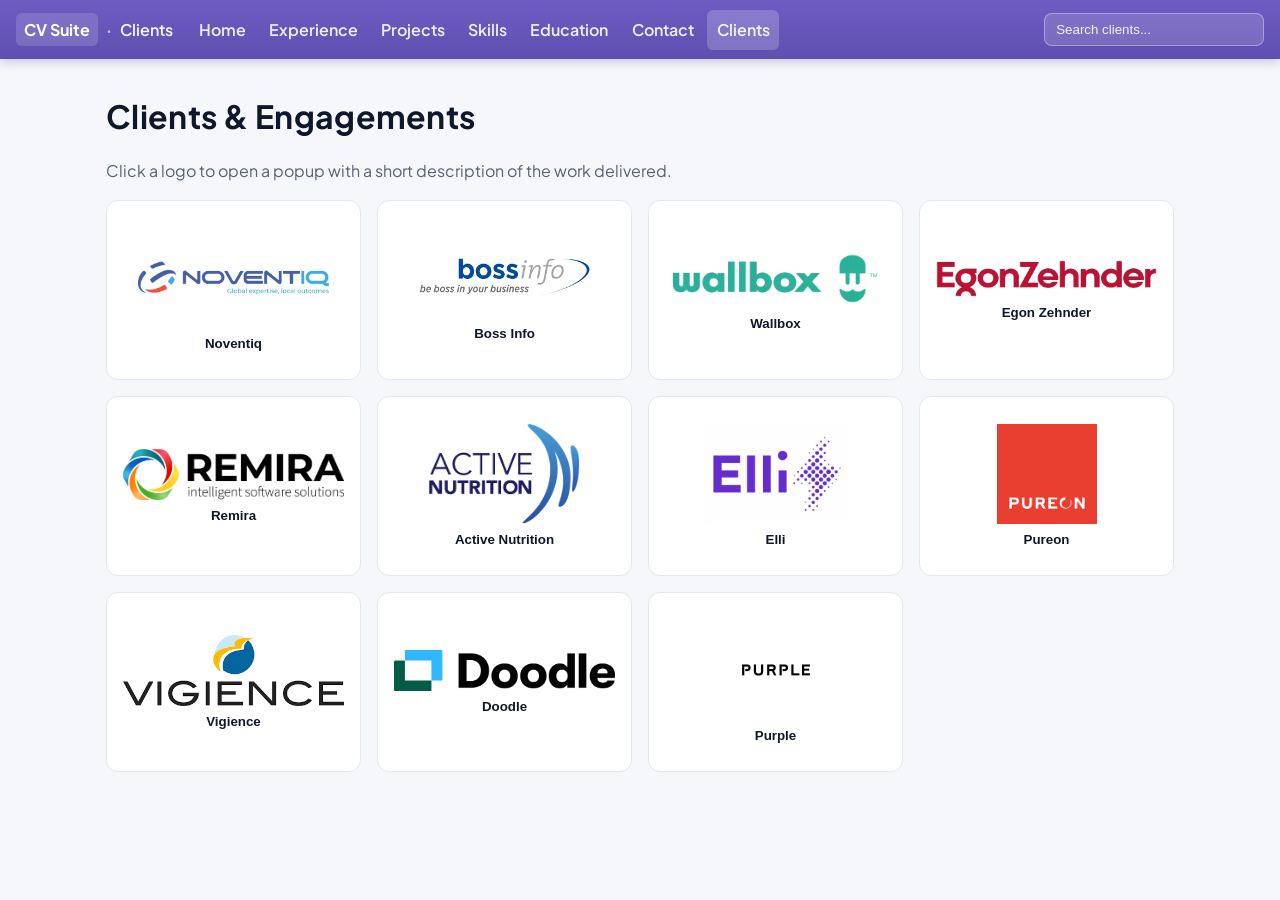
==== clients.html @ 4ba38568 "primera versión" ====
<!DOCTYPE html>
<html lang="en">
<head>
  <meta charset="utf-8" />
  <meta name="viewport" content="width=device-width, initial-scale=1" />
  <meta name="color-scheme" content="light dark" />
  <title>Clients & Engagements · Samuel Cobos</title>
  <meta name="description" content="Clients and engagements of Samuel Cobos Hurtado. Click a logo to view a description of the work delivered." />
  <link rel="stylesheet" href="./styles.css" />
</head>
<body class="ns-layout">
  <header class="ns-topbar" role="banner">
    <div class="ns-topbar-inner">
      <div class="ns-brand">
        <a class="ns-logo" href="./index.html" style="color:inherit;text-decoration:none">CV Suite</a>
        <span class="ns-divider">·</span>
        <span class="ns-user">Clients</span>
      </div>
      <nav class="ns-nav" aria-label="Primary">
        <a href="./index.html#home" class="ns-tab">Home</a>
        <a href="./index.html#experience" class="ns-tab">Experience</a>
        <a href="./index.html#projects" class="ns-tab">Projects</a>
        <a href="./index.html#skills" class="ns-tab">Skills</a>
        <a href="./index.html#education" class="ns-tab">Education</a>
        <a href="./index.html#contact" class="ns-tab">Contact</a>
        <a href="./clients.html" class="ns-tab is-active">Clients</a>
      </nav>
      <div class="ns-search">
        <input type="search" placeholder="Search clients..." aria-label="Search clients" />
      </div>
    </div>
  </header>

  <main class="container" style="padding:1rem 1rem 3rem">
    <h1 class="section-title" style="margin-top:1rem">Clients & Engagements</h1>
    <p class="muted">Click a logo to open a popup with a short description of the work delivered.</p>

    <section class="clients-grid">
      <button class="client-tile" data-key="Noventiq" aria-label="Noventiq">
        <img src="images/clients/Noventiq.jpeg" alt="Noventiq logo" />
        <span>Noventiq</span>
      </button>
      <button class="client-tile" data-key="BossInfo" aria-label="Boss Info">
        <img src="images/clients/BossInfo.png" alt="Boss Info logo" />
        <span>Boss Info</span>
      </button>
      <button class="client-tile" data-key="Wallbox" aria-label="Wallbox">
        <img src="images/clients/Wallbox.png" alt="Wallbox logo" />
        <span>Wallbox</span>
      </button>
      <button class="client-tile" data-key="Egonzehnder" aria-label="Egon Zehnder">
        <img src="images/clients/Egonzehnder.png" alt="Egon Zehnder logo" />
        <span>Egon Zehnder</span>
      </button>
      <button class="client-tile" data-key="Remira" aria-label="Remira">
        <img src="images/clients/Remira.png" alt="Remira logo" />
        <span>Remira</span>
      </button>
      <button class="client-tile" data-key="ActiveNutrition" aria-label="Active Nutrition">
        <img src="images/clients/ActiveNutrition.png" alt="Active Nutrition logo" />
        <span>Active Nutrition</span>
      </button>
      <button class="client-tile" data-key="Elli" aria-label="Elli">
        <img src="images/clients/Elli.png" alt="Elli logo" />
        <span>Elli</span>
      </button>
      <button class="client-tile" data-key="Pureon" aria-label="Pureon">
        <img src="images/clients/Pureon.png" alt="Pureon logo" />
        <span>Pureon</span>
      </button>
      <button class="client-tile" data-key="Vigience" aria-label="Vigience">
        <img src="images/clients/Vigience.png" alt="Vigience logo" />
        <span>Vigience</span>
      </button>
      <button class="client-tile" data-key="Doodle" aria-label="Doodle">
        <img src="images/clients/Doodle.png" alt="Doodle logo" />
        <span>Doodle</span>
      </button>
      <button class="client-tile" data-key="Purple" aria-label="Purple">
        <img src="images/clients/Purple.jpg" alt="Purple logo" />
        <span>Purple</span>
      </button>
    </section>
  </main>

  <div id="client-modal" class="modal" role="dialog" aria-modal="true" aria-labelledby="modal-title" aria-hidden="true">
    <div class="modal-backdrop" data-close></div>
    <div class="modal-content" role="document">
      <button class="modal-close" aria-label="Close" data-close>×</button>
      <div class="modal-body">
        <h2 id="modal-title">Client</h2>
        <p id="modal-text" class="muted">Description</p>
      </div>
    </div>
  </div>

  <script>
    const descriptions = {
      Noventiq: {
        title: 'Noventiq — NetSuite × Dow Jones',
        text: 'Certified integration with Dow Jones Screening & Monitoring API: automated customer risk validation before transaction processing in NetSuite.'
      },
      BossInfo: {
        title: 'Boss Info — NetSuite Enablement',
        text: 'SuiteScript components and process automation to streamline daily operations. (Details TBD)'
      },
      Wallbox: {
        title: 'Wallbox — Integration Support',
        text: 'NetSuite integration patterns and data flows. (Details TBD)'
      },
      Egonzehnder: {
        title: 'Egon Zehnder — Process Automation',
        text: 'Automation and SuiteScript utilities. (Details TBD)'
      },
      Remira: { title: 'Remira', text: 'Integration and SuiteScript tasks. (Details TBD)' },
      ActiveNutrition: { title: 'Active Nutrition', text: 'Operational dashboards and scripts. (Details TBD)' },
      Elli: { title: 'Elli', text: 'NetSuite workflows and APIs. (Details TBD)' },
      Pureon: { title: 'Pureon', text: 'Data integration and reporting. (Details TBD)' },
      Vigience: { title: 'Vigience', text: 'SuiteScript customization. (Details TBD)' },
      Doodle: { title: 'Doodle', text: 'Automation helpers. (Details TBD)' },
      Purple: { title: 'Purple', text: 'Process improvements. (Details TBD)' }
    };

    const grid = document.querySelector('.clients-grid');
    const modal = document.getElementById('client-modal');
    const modalTitle = document.getElementById('modal-title');
    const modalText = document.getElementById('modal-text');

    function openModal() {
      modal.removeAttribute('aria-hidden');
      document.body.style.overflow = 'hidden';
    }
    function closeModal() {
      modal.setAttribute('aria-hidden', 'true');
      document.body.style.overflow = '';
    }

    grid.addEventListener('click', (e) => {
      const btn = e.target.closest('.client-tile');
      if (!btn) return;
      const key = btn.getAttribute('data-key');
      const data = descriptions[key];
      if (data) {
        modalTitle.textContent = data.title;
        modalText.textContent = data.text;
      }
      openModal();
    });

    modal.addEventListener('click', (e) => {
      if (e.target.hasAttribute('data-close')) closeModal();
      if (e.target === modal) closeModal();
    });
    window.addEventListener('keydown', (e) => { if (e.key === 'Escape') closeModal(); });
  </script>
</body>
</html>
---- styles.css ----
@import url('https://fonts.googleapis.com/css2?family=Plus+Jakarta+Sans:wght@400;500;600;700&display=swap');
/* Base */
:root {
  --bg: #0b0d10;
  --bg-alt: #0f1217;
  --text: #d7e0ea;
  --muted: #9aa6b2;
  --primary: #67b8ff;
  --primary-600: #3a9df5;
  --chip: #1a212b;
  --card: #0f141a;
  --border: #1b2430;
  --success: #47d18c;
  --accent: #7c5cff;
}

/* Clients page: large grid */
.clients-grid { display: grid; grid-template-columns: repeat(auto-fit, minmax(220px, 1fr)); gap: 1rem; margin-top: 1rem; }
.client-tile { display: grid; justify-items: center; align-content: center; gap: .5rem; min-height: 180px; padding: 1rem; background: #ffffff; border: 1px solid var(--ns-border); border-radius: .75rem; cursor: pointer; transition: transform .15s ease, box-shadow .2s ease, border-color .2s ease; }
.client-tile img { max-height: 100px; width: auto; object-fit: contain; }
.client-tile span { font-weight: 700; color: #0f172a; }
.client-tile:hover { transform: translateY(-2px); box-shadow: 0 10px 24px rgba(15,23,42,.08); border-color: #cbd5e1; }
.client-tile:focus-visible { outline: 3px solid #7c5cff; outline-offset: 3px; }

/* Modal */
.modal[aria-hidden="true"] { display: none; }
.modal { position: fixed; inset: 0; z-index: 100; display: grid; place-items: center; }
.modal-backdrop { position: absolute; inset: 0; background: rgba(2,6,23,.55); backdrop-filter: blur(2px); }
.modal-content { position: relative; width: min(720px, 92%); background: #ffffff; border: 1px solid var(--ns-border); border-radius: .75rem; box-shadow: 0 30px 60px rgba(15,23,42,.25); }
.modal-close { position: absolute; right: .5rem; top: .35rem; border: 0; background: transparent; font-size: 1.5rem; line-height: 1; cursor: pointer; color: #64748b; }
.modal-body { padding: 1rem 1.25rem 1.25rem; }
.modal-body h2 { margin: .25rem 0 .35rem; }
.modal-body p { color: #334155; }

@media (prefers-color-scheme: light) {
  :root {
    --bg: #f7fafc;
    --bg-alt: #ffffff;
    --text: #0d1b2a;
    --muted: #556274;
    --primary: #2b6cb0;
    --primary-600: #2c5282;
    --chip: #edf2f7;
    --card: #ffffff;
    --border: #e2e8f0;
  }
}

* { box-sizing: border-box; }
html, body { height: 100%; }
body {
  margin: 0;
  font-family: 'Plus Jakarta Sans', ui-sans-serif, system-ui, -apple-system, Segoe UI, Roboto, Inter, "Helvetica Neue", Arial, Noto Sans, "Apple Color Emoji", "Segoe UI Emoji";
  line-height: 1.6;
  color: var(--text);
  background:
    radial-gradient(1200px 700px at -10% -20%, color-mix(in oklab, var(--primary) 18%, transparent), transparent 40%),
    radial-gradient(900px 500px at 110% -10%, color-mix(in oklab, var(--accent) 16%, transparent), transparent 45%),
    radial-gradient(900px 500px at 120% 120%, color-mix(in oklab, var(--success) 12%, transparent), transparent 50%),
    var(--bg);
}

img { max-width: 100%; display: block; }
.visually-hidden { position: absolute; inset: 0 auto auto 0; width: 1px; height: 1px; overflow: hidden; clip: rect(0 0 0 0); white-space: nowrap; }

.container { width: min(1100px, 92%); margin-inline: auto; }
.section { padding: 4rem 0; }
.section.alt { background: var(--bg-alt); }
.section-title { margin: 0 0 1rem; font-size: clamp(1.4rem, 1.2rem + 1vw, 2rem); letter-spacing: .3px; }
html { scroll-behavior: smooth; }

/* Motion */
@keyframes fadeUp { from { opacity: 0; transform: translateY(10px); } to { opacity: 1; transform: translateY(0); } }
.section { animation: fadeUp .6s ease both; }
.section:nth-of-type(1) { animation-delay: .05s; }
.section:nth-of-type(2) { animation-delay: .15s; }
.section:nth-of-type(3) { animation-delay: .25s; }
@media (prefers-reduced-motion: reduce) {
  * { animation: none !important; transition: none !important; }
  html { scroll-behavior: auto; }
}

/* Header / Hero */
.site-header { padding: 3.5rem 0 2rem; }
.header-grid { display: grid; grid-template-columns: 1.2fr .8fr; gap: 2rem; align-items: center; }
.title { margin: 0; font-size: clamp(1.8rem, 1.4rem + 2vw, 3rem); background: linear-gradient(90deg, var(--text), color-mix(in oklab, var(--primary) 35%, var(--text))); -webkit-background-clip: text; background-clip: text; color: transparent; }
.subtitle { margin: .25rem 0 1rem; color: var(--muted); font-weight: 600; letter-spacing: .2px; }

.quick-badges { display: flex; flex-wrap: wrap; gap: .5rem; margin: .5rem 0 1rem; }
.badge { display: inline-flex; align-items: center; gap: .35rem; padding: .35rem .6rem; border-radius: 999px; background: var(--chip); color: var(--text); font-size: .875rem; border: 1px solid var(--border); }
.badge-primary { background: linear-gradient(180deg, color-mix(in oklab, var(--primary) 25%, transparent), color-mix(in oklab, var(--accent) 25%, transparent)); border-color: color-mix(in oklab, var(--primary) 50%, var(--border)); color: var(--text); box-shadow: inset 0 1px 0 rgba(255,255,255,.06); }
.badge:hover { border-color: var(--primary); }

.hero-actions { display: flex; gap: .75rem; margin-top: 1rem; }
.btn { display: inline-flex; align-items: center; justify-content: center; gap: .5rem; padding: .75rem 1.05rem; border-radius: .8rem; background: linear-gradient(180deg, color-mix(in oklab, var(--primary) 92%, #fff 0%), color-mix(in oklab, var(--primary-600) 95%, #000 0%)); color: white; text-decoration: none; font-weight: 700; border: 1px solid color-mix(in oklab, var(--primary-600) 80%, var(--border)); box-shadow: 0 10px 22px rgba(103,184,255,.22); transition: transform .15s ease, box-shadow .2s ease, background .2s ease; }
.btn:hover { transform: translateY(-1px); box-shadow: 0 14px 28px rgba(103,184,255,.26); }
.btn-ghost { background: transparent; color: var(--text); border-color: var(--border); box-shadow: none; }
.btn-ghost:hover { border-color: var(--primary); color: var(--primary); box-shadow: 0 4px 16px rgba(103,184,255,.12); }

/* Focus styles */
:where(a, button, .btn, .chip, .badge):focus-visible { outline: 2px solid color-mix(in oklab, var(--primary) 70%, white); outline-offset: 2px; border-radius: 10px; }

.hero-media { display: grid; place-items: center; }
.avatar {
  width: 220px; height: 220px; border-radius: 1.25rem; border: 1px solid var(--border);
  object-fit: cover; object-position: center; display: block;
  box-shadow: 0 10px 30px rgba(0,0,0,.18), inset 0 1px 0 rgba(255,255,255,.04);
}

/* Project */
.project-card { margin-top: 1rem; padding: 1.25rem; border: 1px solid var(--border); border-radius: 1rem; background: color-mix(in oklab, var(--card) 85%, transparent); backdrop-filter: saturate(140%) blur(6px); box-shadow: 0 10px 30px rgba(0,0,0,.25), inset 0 1px 0 rgba(255,255,255,.04); }
.project-meta { display: flex; flex-wrap: wrap; gap: .5rem; margin-bottom: 1rem; }
.chip { font-size: .8rem; padding: .3rem .5rem; border-radius: .5rem; background: var(--chip); border: 1px solid var(--border); }

.chip:hover { border-color: var(--primary); }

.project-grid { display: grid; grid-template-columns: repeat(2, minmax(0,1fr)); gap: 1.25rem; }
.project-block { padding: 1rem; border: 1px dashed var(--border); border-radius: .75rem; background: linear-gradient(180deg, transparent, rgba(255,255,255,.02)); transition: background .2s ease, border-color .2s ease; }
.project-block:hover { border-color: color-mix(in oklab, var(--primary) 60%, var(--border)); background: linear-gradient(180deg, color-mix(in oklab, var(--primary) 6%, transparent), rgba(255,255,255,.02)); }
.project-block h3 { margin: .25rem 0 .5rem; font-size: 1.05rem; }
.list { margin: 0; padding-left: 1.1rem; }
.list li { margin: .25rem 0; }

.project-aside { margin-top: 1rem; padding: 1rem; border: 1px solid var(--border); border-radius: .75rem; background: linear-gradient(180deg, transparent, rgba(71,209,140,.06)); }
.project-aside .highlight { margin: .25rem 0 .5rem; font-weight: 600; }
.project-aside .compact { margin-top: .75rem; }
.muted { color: var(--muted); }

/* Skills */
.skills { display: grid; grid-template-columns: repeat(auto-fit, minmax(180px, 1fr)); gap: .6rem; list-style: none; padding: 0; margin: .75rem 0 0; }
.skills li { padding: .7rem .85rem; border: 1px solid var(--border); border-radius: .7rem; background: linear-gradient(180deg, var(--bg-alt), color-mix(in oklab, var(--bg-alt) 90%, #000)); transition: transform .12s ease, border-color .2s ease; }
.skills li:hover { transform: translateY(-1px); border-color: color-mix(in oklab, var(--primary) 50%, var(--border)); }

/* Contact */
.contact { display: grid; gap: .75rem; }
.contact-actions { display: flex; flex-wrap: wrap; gap: .75rem; }

/* Footer */
.site-footer { padding: 2rem 0 3rem; color: var(--muted); }
.footer-inner { display: flex; justify-content: space-between; align-items: center; gap: 1rem; border-top: 1px solid var(--border); padding-top: 1rem; }
.footer-nav { display: flex; gap: 1rem; }
.footer-nav a { color: inherit; text-decoration: none; }
.footer-nav a:hover { color: var(--primary); }

/* Layout */
@media (max-width: 880px) {
  .header-grid { grid-template-columns: 1fr; }
  .hero-media { order: -1; }
  .avatar { width: 180px; height: 180px; }
}

@media (max-width: 720px) {
  .project-grid { grid-template-columns: 1fr; }
}

/* --- NetSuite-like Dashboard Theme --- */
:root {
  --ns-topbar: #6f5cc2;
  --ns-topbar-600: #5f4fb0;
  --ns-bg: #f5f7fb;
  --ns-border: #e3e8ef;
  --ns-card: #ffffff;
  --ns-text: #0f172a;
}

body.ns-layout { background: var(--ns-bg); color: var(--ns-text); }

.ns-topbar {
  position: sticky; top: 0; z-index: 50; width: 100%;
  background: linear-gradient(180deg, var(--ns-topbar), var(--ns-topbar-600));
  color: #fff; box-shadow: 0 2px 10px rgba(28, 20, 77, .25);
}
.ns-topbar-inner { display: grid; grid-template-columns: auto 1fr auto; align-items: center; gap: 1rem; padding: .6rem 1rem; }
.ns-brand { display: flex; align-items: center; gap: .5rem; font-weight: 700; }
.ns-logo { padding: .25rem .5rem; background: rgba(255,255,255,.15); border-radius: .35rem; }
.ns-divider { opacity: .7; }
.ns-user { opacity: .95; font-weight: 600; }

.ns-nav { display: flex; gap: .25rem; align-items: center; }
.ns-tab { color: rgba(255,255,255,.9); text-decoration: none; padding: .45rem .6rem; border-radius: .4rem; font-weight: 600; }
.ns-tab:hover { background: rgba(255,255,255,.12); }
.ns-tab.is-active { background: rgba(255,255,255,.2); }

.ns-search input[type="search"]{ width: 220px; max-width: 44vw; padding: .5rem .7rem; border-radius: .5rem; border: 1px solid rgba(255,255,255,.35); background: rgba(255,255,255,.15); color: #fff; }
.ns-search input::placeholder{ color: rgba(255,255,255,.9); }

.ns-shell{ display: grid; grid-template-columns: 280px 1fr; gap: 1rem; padding: 1rem; }
.ns-sidebar{ position: sticky; top: 64px; align-self: start; display: grid; gap: 1rem; }
.ns-main{ min-height: 70vh; }

.portlet{ background: var(--ns-card); border: 1px solid var(--ns-border); border-radius: .6rem; box-shadow: 0 4px 12px rgba(15, 23, 42, .04); padding: .8rem; }
.portlet-title{ font-weight: 700; color: #111827; margin-bottom: .6rem; }

.kpis{ display: grid; grid-template-columns: repeat(3, minmax(0,1fr)); gap: .5rem; }
.kpi{ display: grid; gap: .15rem; place-items: center; padding: .6rem .4rem; border: 1px solid var(--ns-border); border-radius: .5rem; background: linear-gradient(180deg, #fff, #fafbff); }
.kpi-value{ font-size: 1.15rem; font-weight: 800; color: #4338ca; }
.kpi-label{ font-size: .75rem; color: #6b7280; }

.ns-list{ list-style: none; margin: 0; padding: 0; display: grid; gap: .35rem; }
.ns-list a{ color: #374151; text-decoration: none; padding: .35rem .45rem; border-radius: .35rem; display: block; }
.ns-list a:hover{ background: #f3f4f6; }

.ns-grid{ display: grid; grid-template-columns: repeat(12, minmax(0,1fr)); gap: 1rem; }
.ns-profile{ grid-column: span 12; }
#projects{ grid-column: span 12; }
#experience{ grid-column: span 12; }
#skills{ grid-column: span 6; }
#education{ grid-column: span 6; }
#contact{ grid-column: span 12; }

.profile-wrap{ display: grid; grid-template-columns: auto 1fr; gap: 1rem; align-items: center; }
.profile-wrap .avatar{ width: 88px; height: 88px; border-radius: .75rem; border: 1px solid var(--ns-border); object-fit: cover; }
.profile-copy .title{ color: #0f172a; background: none; -webkit-text-fill-color: currentColor; }
.profile-copy .subtitle{ margin: .1rem 0 .4rem; color: #6b7280; font-weight: 600; }
.summary{ color: #374151; }

.ns-table{ width: 100%; border-collapse: collapse; font-size: .95rem; }
.ns-table th, .ns-table td{ border: 1px solid var(--ns-border); padding: .5rem .6rem; text-align: left; }
.ns-table thead th{ background: #f3f4f6; color: #111827; font-weight: 700; }
.ns-table tbody tr:nth-child(odd){ background: #fbfdff; }

@media (max-width: 1080px){
  .ns-shell{ grid-template-columns: 1fr; }
  .ns-sidebar{ position: static; }
  .ns-grid{ grid-template-columns: 1fr; }
  #skills, #education{ grid-column: span 1; }
}


/* Clients carousel */
.clients { padding: 2rem 0 3rem; }
.clients-header { display: grid; gap: .25rem; margin-bottom: .75rem; }
.clients-carousel { display: grid; grid-auto-flow: column; grid-auto-columns: max-content; gap: 1rem; overflow-x: auto; padding: .75rem; border: 1px dashed var(--ns-border); border-radius: .6rem; background: #fff; }
.clients-carousel::-webkit-scrollbar { height: 8px; }
.clients-carousel::-webkit-scrollbar-thumb { background: #cbd5e1; border-radius: 999px; }

.client-logo { display: grid; place-items: center; width: 160px; height: 90px; padding: .75rem 1rem; background: #f8fafc; border: 1px solid var(--ns-border); border-radius: .5rem; cursor: pointer; transition: transform .12s ease, box-shadow .15s ease, border-color .2s ease; }
.client-logo img { max-height: 64px; width: auto; object-fit: contain; filter: saturate(0.9); }
.client-logo:hover { transform: translateY(-1px); box-shadow: 0 6px 16px rgba(15,23,42,.08); border-color: #cbd5e1; }
.client-logo.is-active { outline: 2px solid #7c5cff; outline-offset: 2px; background: #eef2ff; }

.client-detail { margin-top: 1rem; padding: 1rem; border: 1px solid var(--ns-border); border-radius: .6rem; background: linear-gradient(180deg, #ffffff, #fafbff); box-shadow: 0 6px 14px rgba(15,23,42,.05); }
.client-detail h3 { margin: 0 0 .25rem; }
.client-detail .muted { color: #64748b; }
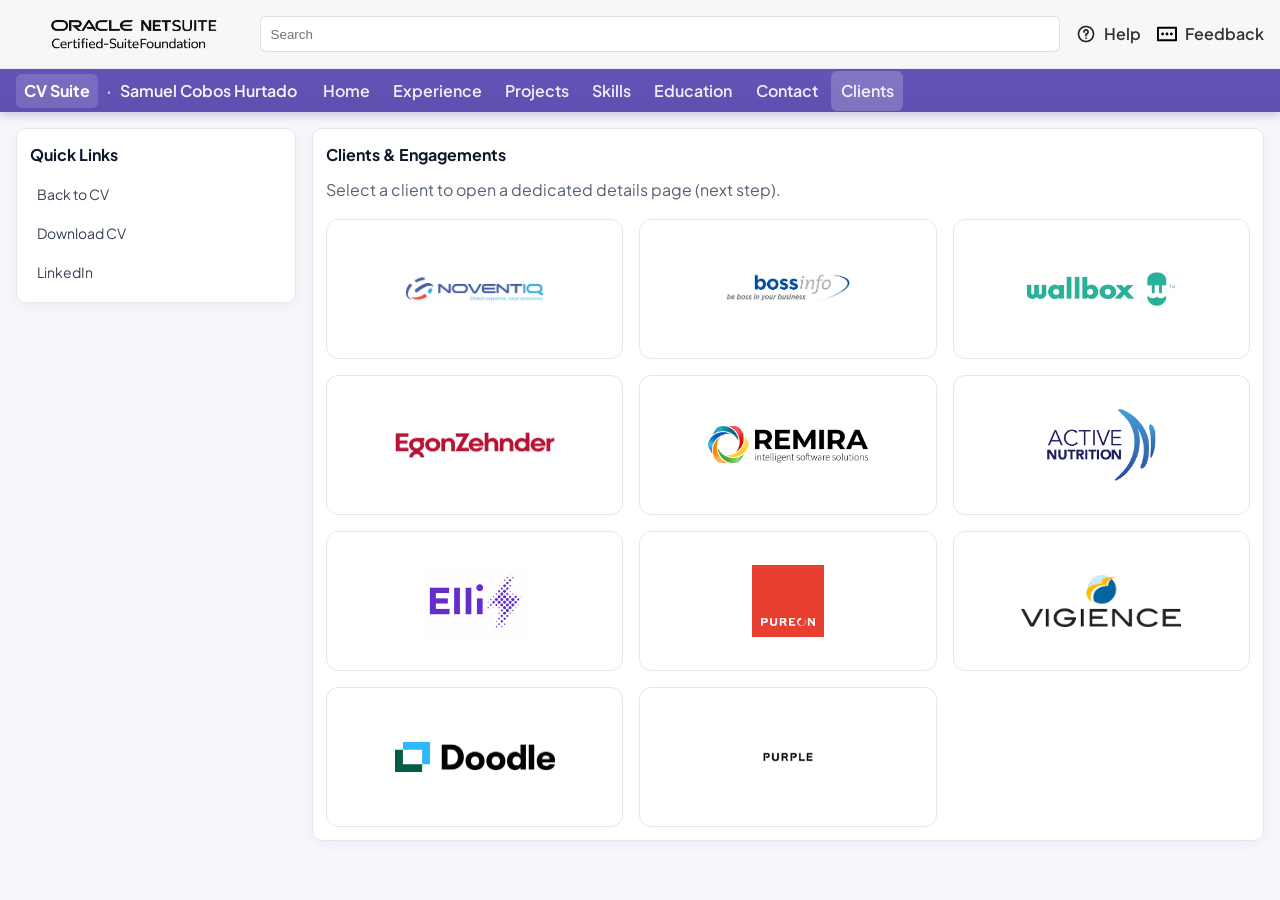
==== commit 4ba3a261: "wip" ====
--- a/clients.html
+++ b/clients.html
@@ -4,18 +4,59 @@
   <meta charset="utf-8" />
   <meta name="viewport" content="width=device-width, initial-scale=1" />
   <meta name="color-scheme" content="light dark" />
-  <title>Clients & Engagements · Samuel Cobos</title>
-  <meta name="description" content="Clients and engagements of Samuel Cobos Hurtado. Click a logo to view a description of the work delivered." />
-  <link rel="stylesheet" href="./styles.css" />
+  <title>Clients & Engagements · Samuel Cobos Hurtado</title>
+  <link rel="stylesheet" href="styles.css" />
 </head>
+
 <body class="ns-layout">
   <header class="ns-topbar" role="banner">
+    <!-- UPDATED: Banner now matches index/client-noventiq (images + search + help + feedback + user) -->
+    <div class="ns-banner" role="img" aria-label="Top banner with logos, search and user">
+      <div class="ns-banner-inner">
+        <div class="banner-images" aria-hidden="false">
+          <img class="banner-img" src="images/sf.png" alt="Brand logo 2"
+            style="width:200px;height:auto;margin-left:20px;" />
+        </div>
+
+        <div class="banner-divider"></div>
+
+        <div class="banner-search">
+          <input type="search" placeholder="Search" aria-label="Top banner search" readonly aria-readonly="true"
+            class="banner-search-input" />
+        </div>
+
+        <div class="banner-spacer"></div>
+
+        <div class="banner-user" aria-label="Help">
+          <img class="banner-icon" src="images/question.png" alt="Help" aria-hidden="true"
+            style="width: 20px; height: 20px;" />
+          <span class="banner-name">Help</span>
+        </div>
+
+        <div class="banner-user" aria-label="Feedback">
+          <img class="banner-icon" src="images/threedots.svg" alt="Feedback" aria-hidden="true"
+            style="width: 20px; height: 20px;" />
+          <span class="banner-name">Feedback</span>
+        </div>
+
+        <div class="banner-user" aria-label="User">
+          <img class="banner-icon" src="images/people.png" alt="User" aria-hidden="true"
+            style="width: 30px; height: 30px;" />
+          <span class="banner-name">
+            <span class="banner-name-line">Samuel Cobos Hurtado</span>
+            <span class="banner-role">Administrator</span>
+          </span>
+        </div>
+      </div>
+    </div>
+
     <div class="ns-topbar-inner">
       <div class="ns-brand">
-        <a class="ns-logo" href="./index.html" style="color:inherit;text-decoration:none">CV Suite</a>
+        <span class="ns-logo">CV Suite</span>
         <span class="ns-divider">·</span>
-        <span class="ns-user">Clients</span>
+        <span class="ns-user">Samuel Cobos Hurtado</span>
       </div>
+
       <nav class="ns-nav" aria-label="Primary">
         <a href="./index.html#home" class="ns-tab">Home</a>
         <a href="./index.html#experience" class="ns-tab">Experience</a>
@@ -25,133 +66,83 @@
         <a href="./index.html#contact" class="ns-tab">Contact</a>
         <a href="./clients.html" class="ns-tab is-active">Clients</a>
       </nav>
-      <div class="ns-search">
-        <input type="search" placeholder="Search clients..." aria-label="Search clients" />
-      </div>
     </div>
   </header>
 
-  <main class="container" style="padding:1rem 1rem 3rem">
-    <h1 class="section-title" style="margin-top:1rem">Clients & Engagements</h1>
-    <p class="muted">Click a logo to open a popup with a short description of the work delivered.</p>
+  <div class="ns-shell">
+    <!-- Sidebar kept for layout consistency (we can later customize it for clients) -->
+    <aside class="ns-sidebar" aria-label="Sidebar">
+      <div class="portlet">
+        <div class="portlet-title">Quick Links</div>
+        <ul class="ns-list">
+          <li><a href="./index.html#home" class="badge">Back to CV</a></li>
+          <li><a href="files/cv.pdf" target="_blank" rel="noopener" class="badge">Download CV</a></li>
+          <li><a href="https://www.linkedin.com/in/samuel-cobos-hurtado-8182a4145/" target="_blank" rel="noopener" class="badge">LinkedIn</a></li>
+        </ul>
+      </div>
+    </aside>
 
-    <section class="clients-grid">
-      <button class="client-tile" data-key="Noventiq" aria-label="Noventiq">
-        <img src="images/clients/Noventiq.jpeg" alt="Noventiq logo" />
-        <span>Noventiq</span>
-      </button>
-      <button class="client-tile" data-key="BossInfo" aria-label="Boss Info">
-        <img src="images/clients/BossInfo.png" alt="Boss Info logo" />
-        <span>Boss Info</span>
-      </button>
-      <button class="client-tile" data-key="Wallbox" aria-label="Wallbox">
-        <img src="images/clients/Wallbox.png" alt="Wallbox logo" />
-        <span>Wallbox</span>
-      </button>
-      <button class="client-tile" data-key="Egonzehnder" aria-label="Egon Zehnder">
-        <img src="images/clients/Egonzehnder.png" alt="Egon Zehnder logo" />
-        <span>Egon Zehnder</span>
-      </button>
-      <button class="client-tile" data-key="Remira" aria-label="Remira">
-        <img src="images/clients/Remira.png" alt="Remira logo" />
-        <span>Remira</span>
-      </button>
-      <button class="client-tile" data-key="ActiveNutrition" aria-label="Active Nutrition">
-        <img src="images/clients/ActiveNutrition.png" alt="Active Nutrition logo" />
-        <span>Active Nutrition</span>
-      </button>
-      <button class="client-tile" data-key="Elli" aria-label="Elli">
-        <img src="images/clients/Elli.png" alt="Elli logo" />
-        <span>Elli</span>
-      </button>
-      <button class="client-tile" data-key="Pureon" aria-label="Pureon">
-        <img src="images/clients/Pureon.png" alt="Pureon logo" />
-        <span>Pureon</span>
-      </button>
-      <button class="client-tile" data-key="Vigience" aria-label="Vigience">
-        <img src="images/clients/Vigience.png" alt="Vigience logo" />
-        <span>Vigience</span>
-      </button>
-      <button class="client-tile" data-key="Doodle" aria-label="Doodle">
-        <img src="images/clients/Doodle.png" alt="Doodle logo" />
-        <span>Doodle</span>
-      </button>
-      <button class="client-tile" data-key="Purple" aria-label="Purple">
-        <img src="images/clients/Purple.jpg" alt="Purple logo" />
-        <span>Purple</span>
-      </button>
-    </section>
-  </main>
+    <main class="ns-main" role="main">
+      <section class="ns-grid">
+        <!-- This is the "replace all boxes" area -->
+        <div class="portlet" id="clients-page">
+          <div class="portlet-title">Clients & Engagements</div>
+          <p class="muted" style="margin: 0 0 .75rem;">
+            Select a client to open a dedicated details page (next step).
+          </p>
 
-  <div id="client-modal" class="modal" role="dialog" aria-modal="true" aria-labelledby="modal-title" aria-hidden="true">
-    <div class="modal-backdrop" data-close></div>
-    <div class="modal-content" role="document">
-      <button class="modal-close" aria-label="Close" data-close>×</button>
-      <div class="modal-body">
-        <h2 id="modal-title">Client</h2>
-        <p id="modal-text" class="muted">Description</p>
-      </div>
-    </div>
+          <!-- Starting point: show all logos (same images you already use) -->
+          <section class="clients-grid" aria-label="Clients">
+            <a class="client-tile" href="./client-noventiq.html" aria-label="Noventiq">
+              <img src="images/clients/Noventiq.jpeg" alt="Noventiq logo" />
+              <span>Noventiq</span>
+            </a>
+
+            <button class="client-tile" type="button" data-key="BossInfo" aria-label="Boss Info">
+              <img src="images/clients/BossInfo.png" alt="Boss Info logo" />
+              <span>Boss Info</span>
+            </button>
+            <a class="client-tile" href="./client-wallbox.html" aria-label="Wallbox">
+              <img src="images/clients/Wallbox.png" alt="Wallbox logo" />
+              <span>Wallbox</span>
+            </a>
+            <a class="client-tile" href="./client-egonzehnder.html" aria-label="Egon Zehnder">
+              <img src="images/clients/Egonzehnder.png" alt="Egon Zehnder logo" />
+              <span>Egon Zehnder</span>
+            </a>
+
+            <a class="client-tile" href="./client-remira.html" aria-label="Remira">
+              <img src="images/clients/Remira.png" alt="Remira logo" />
+              <span>Remira</span>
+            </a>
+            <a class="client-tile" href="./client-activenutrition.html" aria-label="Active Nutrition">
+              <img src="images/clients/ActiveNutrition.png" alt="Active Nutrition logo" />
+              <span>Active Nutrition</span>
+            </a>
+            <a class="client-tile" href="./client-elli.html" aria-label="Elli">
+              <img src="images/clients/Elli.png" alt="Elli logo" />
+              <span>Elli</span>
+            </a>
+            <a class="client-tile" href="./client-pureon.html" aria-label="Pureon">
+              <img src="images/clients/Pureon.png" alt="Pureon logo" />
+              <span>Pureon</span>
+            </a>
+            <a class="client-tile" href="./client-vigience.html" aria-label="Vigience">
+              <img src="images/clients/Vigience.png" alt="Vigience logo" />
+              <span>Vigience</span>
+            </a>
+            <a class="client-tile" href="./client-doodle.html" aria-label="Doodle">
+              <img src="images/clients/Doodle.png" alt="Doodle logo" />
+              <span>Doodle</span>
+            </a>
+            <a class="client-tile" href="./client-purple.html" aria-label="Purple">
+              <img src="images/clients/Purple.jpg" alt="Purple logo" />
+              <span>Purple</span>
+            </a>
+          </section>
+        </div>
+      </section>
+    </main>
   </div>
-
-  <script>
-    const descriptions = {
-      Noventiq: {
-        title: 'Noventiq — NetSuite × Dow Jones',
-        text: 'Certified integration with Dow Jones Screening & Monitoring API: automated customer risk validation before transaction processing in NetSuite.'
-      },
-      BossInfo: {
-        title: 'Boss Info — NetSuite Enablement',
-        text: 'SuiteScript components and process automation to streamline daily operations. (Details TBD)'
-      },
-      Wallbox: {
-        title: 'Wallbox — Integration Support',
-        text: 'NetSuite integration patterns and data flows. (Details TBD)'
-      },
-      Egonzehnder: {
-        title: 'Egon Zehnder — Process Automation',
-        text: 'Automation and SuiteScript utilities. (Details TBD)'
-      },
-      Remira: { title: 'Remira', text: 'Integration and SuiteScript tasks. (Details TBD)' },
-      ActiveNutrition: { title: 'Active Nutrition', text: 'Operational dashboards and scripts. (Details TBD)' },
-      Elli: { title: 'Elli', text: 'NetSuite workflows and APIs. (Details TBD)' },
-      Pureon: { title: 'Pureon', text: 'Data integration and reporting. (Details TBD)' },
-      Vigience: { title: 'Vigience', text: 'SuiteScript customization. (Details TBD)' },
-      Doodle: { title: 'Doodle', text: 'Automation helpers. (Details TBD)' },
-      Purple: { title: 'Purple', text: 'Process improvements. (Details TBD)' }
-    };
-
-    const grid = document.querySelector('.clients-grid');
-    const modal = document.getElementById('client-modal');
-    const modalTitle = document.getElementById('modal-title');
-    const modalText = document.getElementById('modal-text');
-
-    function openModal() {
-      modal.removeAttribute('aria-hidden');
-      document.body.style.overflow = 'hidden';
-    }
-    function closeModal() {
-      modal.setAttribute('aria-hidden', 'true');
-      document.body.style.overflow = '';
-    }
-
-    grid.addEventListener('click', (e) => {
-      const btn = e.target.closest('.client-tile');
-      if (!btn) return;
-      const key = btn.getAttribute('data-key');
-      const data = descriptions[key];
-      if (data) {
-        modalTitle.textContent = data.title;
-        modalText.textContent = data.text;
-      }
-      openModal();
-    });
-
-    modal.addEventListener('click', (e) => {
-      if (e.target.hasAttribute('data-close')) closeModal();
-      if (e.target === modal) closeModal();
-    });
-    window.addEventListener('keydown', (e) => { if (e.key === 'Escape') closeModal(); });
-  </script>
 </body>
-</html>
+</html>
--- a/styles.css
+++ b/styles.css
@@ -7,12 +7,24 @@
   --muted: #9aa6b2;
   --primary: #67b8ff;
   --primary-600: #3a9df5;
-  --chip: #1a212b;
+  --chip: #8c97a5;
   --card: #0f141a;
   --border: #1b2430;
   --success: #47d18c;
   --accent: #7c5cff;
-}
+  --base-font: 16px;          /* bigger base (was 16px) */
+  --container-max: 980px;     /* wider content container */
+  --sidebar-width: 300px;     /* wider sidebar */
+  --summary-width: 720px;     /* summary / table target width */
+  --banner-height: 72px;      /* larger top banner */
+  --portlet-padding: 18px;    /* more padding inside boxes */
+}
+
+/* scale base font-size (affects rem units site-wide) */
+html { font-size: var(--base-font); }
+
+
+
 
 /* Clients page: large grid */
 .clients-grid { display: grid; grid-template-columns: repeat(auto-fit, minmax(220px, 1fr)); gap: 1rem; margin-top: 1rem; }
@@ -84,12 +96,12 @@
 .site-header { padding: 3.5rem 0 2rem; }
 .header-grid { display: grid; grid-template-columns: 1.2fr .8fr; gap: 2rem; align-items: center; }
 .title { margin: 0; font-size: clamp(1.8rem, 1.4rem + 2vw, 3rem); background: linear-gradient(90deg, var(--text), color-mix(in oklab, var(--primary) 35%, var(--text))); -webkit-background-clip: text; background-clip: text; color: transparent; }
-.subtitle { margin: .25rem 0 1rem; color: var(--muted); font-weight: 600; letter-spacing: .2px; }
+.subtitle { margin: .25rem 0 1rem; color: var(--muted); font-weight: 500; letter-spacing: .2px; }
 
 .quick-badges { display: flex; flex-wrap: wrap; gap: .5rem; margin: .5rem 0 1rem; }
-.badge { display: inline-flex; align-items: center; gap: .35rem; padding: .35rem .6rem; border-radius: 999px; background: var(--chip); color: var(--text); font-size: .875rem; border: 1px solid var(--border); }
+.badge { display: inline-flex; align-items: center; gap: .35rem; padding: .35rem .6rem; border-radius: 999px; background: #ffffff; color: var(--text); font-size: .875rem; border: none; transition: background .2s ease; }
 .badge-primary { background: linear-gradient(180deg, color-mix(in oklab, var(--primary) 25%, transparent), color-mix(in oklab, var(--accent) 25%, transparent)); border-color: color-mix(in oklab, var(--primary) 50%, var(--border)); color: var(--text); box-shadow: inset 0 1px 0 rgba(255,255,255,.06); }
-.badge:hover { border-color: var(--primary); }
+.badge:hover { background: var(--chip); border-color: var(--primary); }
 
 .hero-actions { display: flex; gap: .75rem; margin-top: 1rem; }
 .btn { display: inline-flex; align-items: center; justify-content: center; gap: .5rem; padding: .75rem 1.05rem; border-radius: .8rem; background: linear-gradient(180deg, color-mix(in oklab, var(--primary) 92%, #fff 0%), color-mix(in oklab, var(--primary-600) 95%, #000 0%)); color: white; text-decoration: none; font-weight: 700; border: 1px solid color-mix(in oklab, var(--primary-600) 80%, var(--border)); box-shadow: 0 10px 22px rgba(103,184,255,.22); transition: transform .15s ease, box-shadow .2s ease, background .2s ease; }
@@ -98,7 +110,7 @@
 .btn-ghost:hover { border-color: var(--primary); color: var(--primary); box-shadow: 0 4px 16px rgba(103,184,255,.12); }
 
 /* Focus styles */
-:where(a, button, .btn, .chip, .badge):focus-visible { outline: 2px solid color-mix(in oklab, var(--primary) 70%, white); outline-offset: 2px; border-radius: 10px; }
+:where(a, button, .btn, .chip):focus-visible { outline: 2px solid color-mix(in oklab, var(--primary) 70%, white); outline-offset: 2px; border-radius: 10px; }
 
 .hero-media { display: grid; place-items: center; }
 .avatar {
@@ -127,9 +139,78 @@
 .muted { color: var(--muted); }
 
 /* Skills */
-.skills { display: grid; grid-template-columns: repeat(auto-fit, minmax(180px, 1fr)); gap: .6rem; list-style: none; padding: 0; margin: .75rem 0 0; }
-.skills li { padding: .7rem .85rem; border: 1px solid var(--border); border-radius: .7rem; background: linear-gradient(180deg, var(--bg-alt), color-mix(in oklab, var(--bg-alt) 90%, #000)); transition: transform .12s ease, border-color .2s ease; }
-.skills li:hover { transform: translateY(-1px); border-color: color-mix(in oklab, var(--primary) 50%, var(--border)); }
+.skills { 
+  display: grid; 
+  grid-template-columns: repeat(auto-fit, minmax(180px, 1fr)); 
+  gap: .6rem; 
+  list-style: none; 
+  padding: 0; 
+  margin: .75rem 0 0; 
+}
+
+/* Make only the skills area gray */
+.skills li { 
+  padding: 0.5rem 0.7rem; 
+  border: none;
+  border-radius: 0.5rem; 
+  background: linear-gradient(135deg, #667eea 0%, #764ba2 100%);
+  color: #ffffff;
+  font-weight: 500;
+  font-size: 0.92rem;
+  transition: transform .15s ease, box-shadow .2s ease, background .2s ease; 
+  box-shadow: 0 2px 6px rgba(102, 126, 234, 0.18);
+  cursor: default;
+  text-align: center;
+  display: flex;
+  align-items: center;
+  justify-content: center;
+}
+.skills li:hover { 
+  transform: translateY(-2px); 
+  box-shadow: 0 4px 12px rgba(102, 126, 234, 0.22);
+  background: linear-gradient(135deg, #764ba2 0%, #667eea 100%);
+}
+
+/* Skills toggle button: make it more "click me" */
+#toggle-skills-btn{
+  position: relative;
+  float: right;
+  margin-top: -2px;
+  padding: 0.35rem 0.85rem;
+  border-radius: 999px;
+  border: 1px solid rgba(124, 92, 255, 0.35);
+  background: linear-gradient(180deg, rgba(124, 92, 255, 0.14), rgba(124, 92, 255, 0.06));
+  color: #4338ca;
+  font-weight: 700;
+  cursor: pointer;
+  transition: transform .15s ease, box-shadow .2s ease, border-color .2s ease, background .2s ease;
+  box-shadow: 0 6px 14px rgba(124, 92, 255, 0.18);
+}
+#toggle-skills-btn::after{
+  content: '→';
+  display: inline-block;
+  margin-left: .5rem;
+  transform: translateX(0);
+  transition: transform .18s ease;
+}
+#toggle-skills-btn:hover{
+  transform: translateY(-1px);
+  border-color: rgba(124, 92, 255, 0.65);
+  background: linear-gradient(180deg, rgba(124, 92, 255, 0.22), rgba(124, 92, 255, 0.10));
+  box-shadow: 0 10px 22px rgba(124, 92, 255, 0.25);
+}
+#toggle-skills-btn:hover::after{ transform: translateX(3px); }
+#toggle-skills-btn:active{ transform: translateY(0); box-shadow: 0 6px 14px rgba(124, 92, 255, 0.20); }
+
+@keyframes skillsToggleNudge{
+  0%, 100% { transform: translateY(0); }
+  50% { transform: translateY(-2px); }
+}
+@media (prefers-reduced-motion: no-preference){
+  #toggle-skills-btn{
+    animation: skillsToggleNudge 1.8s ease-in-out infinite;
+  }
+}
 
 /* Contact */
 .contact { display: grid; gap: .75rem; }
@@ -170,7 +251,7 @@
   background: linear-gradient(180deg, var(--ns-topbar), var(--ns-topbar-600));
   color: #fff; box-shadow: 0 2px 10px rgba(28, 20, 77, .25);
 }
-.ns-topbar-inner { display: grid; grid-template-columns: auto 1fr auto; align-items: center; gap: 1rem; padding: .6rem 1rem; }
+.ns-topbar-inner { display: grid; grid-template-columns: auto 1fr auto; align-items: center; gap: 1rem; padding: .1rem 1rem; }
 .ns-brand { display: flex; align-items: center; gap: .5rem; font-weight: 700; }
 .ns-logo { padding: .25rem .5rem; background: rgba(255,255,255,.15); border-radius: .35rem; }
 .ns-divider { opacity: .7; }
@@ -188,11 +269,11 @@
 .ns-sidebar{ position: sticky; top: 64px; align-self: start; display: grid; gap: 1rem; }
 .ns-main{ min-height: 70vh; }
 
-.portlet{ background: var(--ns-card); border: 1px solid var(--ns-border); border-radius: .6rem; box-shadow: 0 4px 12px rgba(15, 23, 42, .04); padding: .8rem; }
+.portlet{ background: var(--ns-card); border: 1px solid var(--border); border-radius: .6rem; box-shadow: 0 4px 12px rgba(15, 23, 42, .04); padding: .8rem; }
 .portlet-title{ font-weight: 700; color: #111827; margin-bottom: .6rem; }
 
 .kpis{ display: grid; grid-template-columns: repeat(3, minmax(0,1fr)); gap: .5rem; }
-.kpi{ display: grid; gap: .15rem; place-items: center; padding: .6rem .4rem; border: 1px solid var(--ns-border); border-radius: .5rem; background: linear-gradient(180deg, #fff, #fafbff); }
+.kpi{ display: grid; gap: .15rem; place-items: center; padding: .6rem .4rem; border: 1px solid var(--border); border-radius: .5rem; background: linear-gradient(180deg, #fff, #fafbff); }
 .kpi-value{ font-size: 1.15rem; font-weight: 800; color: #4338ca; }
 .kpi-label{ font-size: .75rem; color: #6b7280; }
 
@@ -204,8 +285,12 @@
 .ns-profile{ grid-column: span 12; }
 #projects{ grid-column: span 12; }
 #experience{ grid-column: span 12; }
-#skills{ grid-column: span 6; }
-#education{ grid-column: span 6; }
+#clients{ grid-column: span 12; }
+
+/* Full-width layout: Skills and Education stacked */
+#skills-toggle-box{ grid-column: span 12; }
+#education{ grid-column: span 12; }
+
 #contact{ grid-column: span 12; }
 
 .profile-wrap{ display: grid; grid-template-columns: auto 1fr; gap: 1rem; align-items: center; }
@@ -214,10 +299,52 @@
 .profile-copy .subtitle{ margin: .1rem 0 .4rem; color: #6b7280; font-weight: 600; }
 .summary{ color: #374151; }
 
-.ns-table{ width: 100%; border-collapse: collapse; font-size: .95rem; }
-.ns-table th, .ns-table td{ border: 1px solid var(--ns-border); padding: .5rem .6rem; text-align: left; }
-.ns-table thead th{ background: #f3f4f6; color: #111827; font-weight: 700; }
-.ns-table tbody tr:nth-child(odd){ background: #fbfdff; }
+.ns-table{ 
+  width: 100%; 
+  border-collapse: collapse; 
+  font-size: .95rem;
+  background: #ffffff;
+  border: 1px solid #e3e8ef;
+  border-radius: 0.5rem;
+  overflow: hidden;
+}
+.ns-table th, .ns-table td{ 
+  border: none; 
+  padding: 0.9rem 1.2rem; 
+  text-align: left; 
+  border-right: 1px solid #f3f4f6;
+}
+.ns-table th:last-child, .ns-table td:last-child {
+  border-right: none;
+}
+.ns-table thead { 
+  background: #f9fafb;
+  border-bottom: 2px solid #e5e7eb;
+}
+.ns-table thead th{ 
+  color: #111827; 
+  font-weight: 600; 
+  font-size: 0.85rem; 
+  letter-spacing: 0.3px;
+  text-transform: uppercase;
+}
+.ns-table tbody tr { 
+  transition: background .15s ease;
+  border-bottom: 1px solid #f3f4f6;
+}
+.ns-table tbody tr:nth-child(odd) {
+  background: #fafbfc;
+}
+.ns-table tbody tr:hover { 
+  background: #f0f4ff;
+}
+.ns-table tbody tr:last-child {
+  border-bottom: none;
+}
+.ns-table tbody td { 
+  color: #374151; 
+  font-weight: 500;
+}
 
 @media (max-width: 1080px){
   .ns-shell{ grid-template-columns: 1fr; }
@@ -226,6 +353,17 @@
   #skills, #education{ grid-column: span 1; }
 }
 
+/* Align Skills/Education content edge with the Experience table (70% width) */
+#skills-toggle-box .skills-switcher,
+#education .ns-list{
+  width: 70%;
+}
+@media (max-width: 1080px){
+  #skills-toggle-box .skills-switcher,
+  #education .ns-list{
+    width: 100%;
+  }
+}
 
 /* Clients carousel */
 .clients { padding: 2rem 0 3rem; }
@@ -243,3 +381,1244 @@
 .client-detail h3 { margin: 0 0 .25rem; }
 .client-detail .muted { color: #64748b; }
 
+/* Add banner styles */
+.ns-banner {
+  background: var(--surface, #f6f7f9);
+  border-bottom: 1px solid rgba(0,0,0,0.06);
+}
+.ns-banner-inner {
+  display: flex;
+  align-items: center;
+  gap: 1rem;
+  padding: 1rem 3rem 1rem 1.5rem;
+}
+.banner-images {
+  display: flex;
+  gap: 0.5rem;
+  align-items: center;
+  flex-shrink: 0;
+}
+.banner-img {
+  height: 32px;
+  width: auto;
+  object-fit: contain;
+  display: block;
+}
+.banner-divider {
+  display: none;
+}
+.banner-search {
+  display: flex;
+  align-items: center;
+  justify-content: center;
+  flex: 1;
+}
+.banner-search input[type="search"] {
+  width: 800px;
+  padding: 0.6rem 0.6rem;
+  border: 1px solid rgba(0,0,0,0.12);
+  border-radius: 6px;
+  background: #fff;
+}
+.banner-spacer {
+  display: none;
+}
+.banner-user {
+  display: flex;
+  align-items: center;
+  gap: 0.5rem;
+  white-space: nowrap;
+  flex-shrink: 0;
+}
+.banner-user:nth-of-type(1) {
+  position: static;
+}
+.banner-user:nth-of-type(2) {
+  position: static;
+}
+.banner-user:nth-of-type(3) {
+  position: static;
+  display: flex;
+}
+.banner-icon { font-size: 1.25rem; }
+.banner-name { font-weight: 600; color: rgb(53, 53, 53); }
+@media (max-width: 720px) {
+  .ns-banner-inner {
+    display: grid;
+    grid-template-columns: 1fr auto;
+    grid-template-areas:
+      "logos user"
+      "search search";
+    align-items: center;
+    gap: .5rem;
+    padding: .5rem .75rem;
+  }
+
+  /* Ensure children don't force overflow */
+  .ns-banner-inner > *{ min-width: 0; }
+
+  /* Left: logos */
+  .banner-images{
+    grid-area: logos;
+    display: flex;
+    gap: .5rem;
+    align-items: center;
+    min-width: 0;
+  }
+  .banner-img{ height: 20px; }
+
+  /* Search row (disabled by default on mobile) */
+  .banner-search{ grid-area: search; display: none; width: 100%; }
+  .banner-search input[type="search"]{ width: 100%; max-width: none; }
+
+  /* Right: user chip */
+  .banner-user{
+    grid-area: user;
+    justify-self: end;
+    min-width: 0;
+    white-space: nowrap;
+  }
+
+  /* Hide help/feedback banners on phones */
+  .ns-banner-inner .banner-user:nth-of-type(1),
+  .ns-banner-inner .banner-user:nth-of-type(2){
+    display: none;
+  }
+
+  /* Compact typography */
+  .banner-name{ min-width: 0; }
+  .banner-name-line{ font-size: .9rem; overflow: hidden; text-overflow: ellipsis; }
+  .banner-role{ font-size: .72rem; overflow: hidden; text-overflow: ellipsis; }
+}
+
+@media (max-width: 420px){
+  .banner-images{ display: none; }
+}
+
+.banner-search-input {
+  cursor: default;
+  background-color: rgba(0,0,0,0.02);
+  color: inherit;
+  border: 1px solid rgba(0,0,0,0.08);
+  padding: 0.45rem 0.6rem;
+  border-radius: 6px;
+}
+.banner-search-input:focus {
+  outline: none;
+  box-shadow: none;
+}
+
+.banner-user {
+  display: flex;
+  align-items: center;
+  gap: 0.5rem;
+  white-space: normal; /* allow wrapping/stacking */
+  min-width: 160px;
+}
+
+.banner-name {
+  display: inline-flex;
+  flex-direction: column;
+  line-height: 1.05;
+}
+
+.banner-name-line {
+  font-weight: 600;
+  font-size: 0.95rem;
+  color: #000;
+}
+
+.banner-role {
+  font-size: 0.78rem;
+  color: rgba(0,0,0,0.75);
+  margin-top: 1px;
+}
+
+.summary-box {
+  display: block;
+  max-width: var(--summary-width);
+  width: 100%;
+  background: #ffffff;
+  border: 1px solid rgba(0,0,0,0.08);
+  padding: 12px 16px;
+  border-radius: 8px;
+  box-shadow: 0 6px 18px rgba(0,0,0,0.04);
+  margin-top: 10px;
+}
+
+/* Profile summary: keep the box from stretching wider than the text measure */
+.ns-profile .summary-box{
+  /* Match Experience table/Skills inner measure */
+  width: 70%;
+  max-width: none;
+  margin-top: 0.9rem;
+  background: #f8fafc;
+  border: 1px solid #e2e8f0;
+  box-shadow: none;
+}
+
+@media (max-width: 480px) {
+  .summary-box { padding: 10px; max-width: 100%; }
+}
+
+/* In profile, keep the text column from overflowing */
+.ns-profile .profile-copy{ min-width: 0; width: 70%; }
+
+/* Profile layout: match the same inner-right-edge as Experience/Skills (70%) */
+.ns-profile .profile-wrap{
+  align-items: start;
+}
+
+@media (max-width: 1080px){
+  .ns-profile .profile-copy{ width: 100%; }
+}
+
+/* === Profile (refined, more professional) === */
+/* Reset previous profile width hacks */
+.ns-profile .profile-copy{ width: auto; }
+
+.profile-wrap{
+  display: grid;
+  grid-template-columns: 120px 1fr;
+  gap: 1.25rem;
+  align-items: center;
+}
+
+.ns-profile .avatar{
+  width: 120px;
+  height: 120px;
+  border-radius: 14px;
+  border: 1px solid var(--ns-border);
+  object-fit: cover;
+  box-shadow: 0 10px 20px rgba(15,23,42,.08);
+}
+
+.ns-profile .profile-copy h3{
+  margin: 0;
+  color: #0f172a;
+  font-size: 1.35rem;
+  line-height: 1.2;
+}
+
+.ns-profile .profile-copy .subtitle{
+  margin: .35rem 0 0;
+  color: #475569;
+  font-weight: 600;
+}
+
+/* Summary becomes a full-width row beneath the header */
+.ns-profile .summary-box{
+  /* Match Experience table/Skills inner measure */
+  width: 70%;
+  max-width: none;
+  margin-top: 0.9rem;
+  background: #f8fafc;
+  border: 1px solid #e2e8f0;
+  box-shadow: none;
+}
+
+@media (max-width: 1080px){
+  .ns-profile .summary-box{ width: 100%; }
+}
+
+/* --- Deterministic NetSuite palette + consistent rendering across machines --- */
+/* Force the CV dashboard to use one consistent scheme (prevents OS light/dark differences) */
+body.ns-layout{
+  color-scheme: light;
+}
+
+:root{
+  /* ensure these exist even if prefers-color-scheme overrides earlier vars */
+  --ns-border: #e3e8ef;
+  --ns-card: #ffffff;
+  --ns-text: #0f172a;
+  --ns-muted: #475569;
+}
+
+/* Use NetSuite border tokens everywhere inside the dashboard */
+body.ns-layout .portlet{ border-color: var(--ns-border); }
+body.ns-layout .kpi{ border-color: var(--ns-border); }
+body.ns-layout .project-card{ border-color: var(--ns-border); }
+body.ns-layout .project-block{ border-color: color-mix(in oklab, var(--ns-border) 70%, transparent); }
+body.ns-layout .ns-table{ border-color: var(--ns-border); }
+body.ns-layout .ns-table thead{ border-bottom-color: var(--ns-border); }
+body.ns-layout .ns-table th, body.ns-layout .ns-table td{ border-right-color: color-mix(in oklab, var(--ns-border) 60%, transparent); }
+
+/* Make body text in dashboard consistent */
+body.ns-layout .portlet-title{ color: var(--ns-text); }
+body.ns-layout .summary{ color: #374151; }
+
+/* --- Mobile / small screens --- */
+@media (max-width: 1080px){
+  /* Sidebar becomes a horizontal block above content */
+  .ns-shell{ grid-template-columns: 1fr; }
+  .ns-sidebar{ position: static; }
+}
+
+@media (max-width: 720px){
+  /* Top navigation wraps instead of overflowing */
+  .ns-topbar-inner{ grid-template-columns: 1fr; gap: .5rem; }
+  .ns-nav{ flex-wrap: wrap; }
+  .ns-tab{ padding: .4rem .5rem; }
+
+  /* Reduce big banner search width so it fits phones */
+  .ns-banner-inner{ padding: .5rem .75rem; }
+  .banner-search input[type="search"]{ width: 100%; }
+
+  /* Profile: stack avatar above text for mobile */
+  .profile-wrap{ grid-template-columns: 1fr; }
+  .ns-profile .avatar{ margin-inline: auto; }
+  .ns-profile .profile-copy{ text-align: center; }
+  .ns-profile .summary-box{ width: 100%; }
+}
+
+/* --- Banner mobile strategy (CV): hide non-essential banner elements on phones --- */
+/* NOTE: This file currently has multiple banner rules; these are explicit overrides so mobile is deterministic. */
+
+/* Global: don't force banner items to be wide (prevents overflow on small screens) */
+.banner-user{ min-width: 0; }
+
+@media (max-width: 720px){
+  /* Keep only the user name chip on mobile */
+  .banner-search,
+  .banner-spacer,
+  .banner-divider,
+  .banner-images,
+  /* Hide the Help + Feedback banner-user items specifically */
+  .ns-banner-inner .banner-user:nth-of-type(1),
+  .ns-banner-inner .banner-user:nth-of-type(2){
+    display: none !important;
+  }
+
+  /* Ensure the remaining user chip never overlaps */
+  .ns-banner-inner{
+    display: flex;
+    align-items: center;
+    justify-content: flex-end;
+    gap: .5rem;
+    padding: .5rem .75rem;
+  }
+
+  .ns-banner-inner > *{ min-width: 0; }
+
+  .ns-banner-inner .banner-user{
+    white-space: nowrap;
+  }
+
+  .banner-name-line,
+  .banner-role{
+    overflow: hidden;
+    text-overflow: ellipsis;
+    max-width: 70vw;
+    display: block;
+  }
+
+  /* If the banner is not useful on mobile for this CV, hide it entirely */
+  .ns-banner{ display: none !important; }
+}
+
+/* Mobile: Licenses & certifications should not be constrained */
+@media (max-width: 720px){
+  #education .ns-list{ width: 100% !important; max-width: none !important; }
+
+  /* In case any wrapper/centering is applied, reset it */
+  #education .ns-list{ margin-left: 0 !important; margin-right: 0 !important; }
+  
+  /* Mobile: make the certification links fill the row (not shrink-to-content) */
+  #education .ns-list a.badge{
+    display: block !important;
+    width: 100% !important;
+    max-width: none !important;
+    white-space: normal !important;
+    text-align: left;
+  }
+
+  /* Absolute override: make the whole licenses portlet span full width */
+  #education{
+    grid-column: 1 / -1 !important;
+    width: 100% !important;
+    max-width: none !important;
+    justify-self: stretch !important;
+    align-self: stretch !important;
+  }
+
+  #education *{ max-width: 100%; }
+}
+
+/* --- Mobile: force dashboard grid to a single column + full-width education --- */
+@media (max-width: 720px){
+  /* Some earlier rules set .ns-grid to 1 column at 1080px, but later rules re-define it.
+     Force it again for phones so portlets can't end up in half-width columns. */
+  .ns-grid{
+    grid-template-columns: 1fr !important;
+  }
+
+  /* Education / Licenses: remove any inherited inner-width “70% alignment” on mobile */
+  #education .ns-list{
+    width: 100% !important;
+  }
+
+  /* If the portlet itself is being sized by the grid, stretch it */
+  #education{
+    justify-self: stretch !important;
+    width: 100% !important;
+  }
+}
+
+/* Skills hover: remove gradient animation, use simple fade (do NOT touch the toggle button) */
+.skills li::before,
+.skills li::after{
+  transition: none !important;
+}
+
+/* Make sure only the chip itself fades in/out */
+.skills li{
+  transition: opacity .18s ease, transform .15s ease, box-shadow .2s ease !important;
+  opacity: 1;
+}
+.skills li:hover{
+  opacity: .88;
+}
+
+/* Clients (embedded): make logo tiles visually consistent */
+.client-tile{
+  min-height: 140px;
+  padding: .85rem;
+}
+
+/* Fix a consistent logo box so different aspect ratios look aligned */
+.client-tile img{
+  width: 100%;
+  height: 72px;
+  max-width: 160px;
+  object-fit: contain;
+  object-position: center;
+}
+
+/* Hide the caption (client name) under the image */
+.client-tile span{
+  display: none;
+}
+
+/* === Clients modal: prettified case study rendering === */
+.modal-content{
+  overflow: hidden; /* keeps header border radius clean */
+}
+
+.modal-body{
+  padding: 1.1rem 1.3rem 1.25rem;
+}
+
+.modal-body h2{
+  margin: .15rem 0 .6rem;
+  font-size: 1.25rem;
+  line-height: 1.25;
+  letter-spacing: .2px;
+  color: #0f172a;
+}
+
+/* Rich HTML is injected inside #modal-text. Make it read like a case study. */
+#modal-text{
+  color: #334155;
+  line-height: 1.65;
+}
+#modal-text p{ margin: .55rem 0; }
+#modal-text p.muted{ color: #64748b; }
+#modal-text strong{ color: #0f172a; }
+
+#modal-text h3{
+  margin: 1rem 0 .35rem;
+  font-size: .95rem;
+  letter-spacing: .08em;
+  text-transform: uppercase;
+  color: #475569;
+}
+
+#modal-text ul.list{
+  margin: .35rem 0 .75rem;
+  padding-left: 1.1rem;
+}
+#modal-text ul.list li{ margin: .3rem 0; }
+
+/* Subtle divider between sections (applies when you add more content later) */
+#modal-text h3 + p,
+#modal-text h3 + ul{
+  padding-top: .1rem;
+}
+
+/* Nicer close button */
+.modal-close{
+  width: 2rem;
+  height: 2rem;
+  display: grid;
+  place-items: center;
+  border-radius: .55rem;
+  color: #475569;
+}
+.modal-close:hover{
+  background: #f1f5f9;
+  color: #0f172a;
+}
+
+/* Keep modal readable on small screens */
+@media (max-width: 720px){
+  .modal-content{ width: min(720px, 94%); }
+  .modal-body{ padding: .95rem 1rem 1.05rem; }
+  .modal-body h2{ font-size: 1.15rem; }
+}
+
+/* === Compact client modal + carousel (index.html embedded) === */
+.modal{
+  opacity: 0;
+  transition: opacity .18s ease;
+}
+.modal.is-open{ opacity: 1; }
+
+.modal-content{
+  width: min(760px, 92%);
+  max-height: min(70vh, 560px);
+  display: grid;
+  grid-template-rows: auto 1fr;
+}
+
+.modal-header{
+  padding: .9rem 1.1rem .75rem;
+  border-bottom: 1px solid var(--ns-border);
+  background: linear-gradient(180deg, #ffffff, #fbfcff);
+}
+
+.modal-client{
+  display: grid;
+  grid-template-columns: 56px 1fr;
+  gap: .75rem;
+  align-items: center;
+}
+
+.modal-logo{
+  width: 56px;
+  height: 56px;
+  object-fit: contain;
+  background: #fff;
+  border: 1px solid var(--ns-border);
+  border-radius: .75rem;
+  padding: .35rem;
+}
+
+.modal-client-text h2{
+  margin: 0;
+  font-size: 1.15rem;
+  line-height: 1.2;
+}
+
+.modal-client-text .muted{
+  margin-top: .15rem;
+  color: #64748b;
+  font-size: .92rem;
+}
+
+/* Carousel layout */
+.modal-body{
+  padding: .85rem 1.1rem 1rem;
+  overflow: hidden;
+}
+
+.modal-carousel{
+  display: grid;
+  grid-template-columns: 40px 1fr 40px;
+  gap: .6rem;
+  align-items: center;
+}
+
+.carousel-btn{
+  width: 40px;
+  height: 40px;
+  border-radius: .75rem;
+  border: 1px solid var(--ns-border);
+  background: #ffffff;
+  color: #334155;
+  font-size: 1.6rem;
+  line-height: 1;
+  cursor: pointer;
+  transition: transform .12s ease, box-shadow .15s ease, border-color .15s ease;
+}
+.carousel-btn:hover{
+  transform: translateY(-1px);
+  box-shadow: 0 10px 22px rgba(15,23,42,.10);
+  border-color: #cbd5e1;
+}
+
+.carousel-viewport{
+  overflow: hidden;
+  border: 1px solid var(--ns-border);
+  border-radius: .85rem;
+  background: linear-gradient(180deg, #ffffff, #fafbff);
+}
+
+.carousel-track{
+  display: grid;
+  grid-auto-flow: column;
+  grid-auto-columns: 100%;
+  transition: transform .32s ease;
+  will-change: transform;
+}
+
+.carousel-slide{
+  padding: .9rem 1rem 1rem;
+  min-height: 220px;
+  display: grid;
+  grid-template-rows: auto 1fr;
+}
+
+.slide-head{ display: flex; justify-content: space-between; align-items: center; margin-bottom: .6rem; }
+.slide-pill{
+  display: inline-flex;
+  align-items: center;
+  padding: .25rem .55rem;
+  border-radius: 999px;
+  background: #eef2ff;
+  border: 1px solid #c7d2fe;
+  color: #3730a3;
+  font-weight: 800;
+  font-size: .75rem;
+  letter-spacing: .08em;
+  text-transform: uppercase;
+}
+
+.slide-body{
+  overflow: auto;
+  padding-right: .25rem;
+  color: #334155;
+  line-height: 1.65;
+}
+.slide-body p{ margin: .55rem 0; }
+.slide-body .muted{ color: #64748b; }
+.slide-body ul.list{ margin: .35rem 0 .75rem; padding-left: 1.1rem; }
+.slide-body ul.list li{ margin: .3rem 0; }
+
+.carousel-dots{
+  display: flex;
+  justify-content: center;
+  gap: .35rem;
+  margin-top: .65rem;
+}
+.carousel-dots button{
+  width: 9px;
+  height: 9px;
+  padding: 0;
+  border-radius: 999px;
+  border: 1px solid #cbd5e1;
+  background: #e2e8f0;
+  cursor: pointer;
+}
+.carousel-dots button[aria-current="true"]{
+  background: #7c5cff;
+  border-color: #7c5cff;
+}
+
+@media (max-width: 720px){
+  .modal-content{ width: min(760px, 94%); max-height: 76vh; }
+  .modal-client{ grid-template-columns: 48px 1fr; }
+  .modal-logo{ width: 48px; height: 48px; border-radius: .65rem; }
+  .modal-carousel{ grid-template-columns: 36px 1fr 36px; }
+  .carousel-btn{ width: 36px; height: 36px; border-radius: .65rem; }
+  .carousel-slide{ min-height: 200px; }
+}
+
+/* === FINAL OVERRIDES: Clients modal typography (make it actually readable) === */
+/* Put this at the very end of the file so it wins against earlier duplicate modal rules. */
+
+#client-modal.modal{
+  opacity: 0;
+  transition: opacity .18s ease;
+}
+#client-modal.modal.is-open{ opacity: 1; }
+
+/* Keep modal compact, but comfortable */
+#client-modal .modal-content{
+  width: min(860px, calc(100vw - 2rem));
+  max-height: min(72vh, 610px);
+  overflow: hidden;
+  display: grid;
+  grid-template-rows: auto 1fr;
+}
+
+/* Header polish */
+#client-modal .modal-header{
+  padding: .95rem 1.15rem .8rem;
+  border-bottom: 1px solid var(--ns-border);
+  background: linear-gradient(180deg, #ffffff, #fbfcff);
+}
+#client-modal .modal-client{
+  display: grid;
+  grid-template-columns: 56px 1fr;
+  gap: .85rem;
+  align-items: center;
+  min-width: 0;
+}
+#client-modal .modal-logo{
+  width: 56px;
+  height: 56px;
+  object-fit: contain;
+  background: #fff;
+  border: 1px solid var(--ns-border);
+  border-radius: .8rem;
+  padding: .4rem;
+}
+#client-modal .modal-client-text{ min-width: 0; }
+#client-modal .modal-client-text h2{
+  margin: 0;
+  font-size: 1.15rem;
+  line-height: 1.2;
+  letter-spacing: -0.01em;
+  color: #0f172a;
+}
+#client-modal .modal-client-text .muted{
+  margin-top: .2rem;
+  font-size: .92rem;
+  color: #64748b;
+  white-space: nowrap;
+  overflow: hidden;
+  text-overflow: ellipsis;
+}
+
+/* Carousel container stays the same, just improve feel */
+#client-modal .modal-body{
+  padding: .9rem 1.15rem 1.05rem;
+  overflow: hidden;
+}
+#client-modal .carousel-viewport{
+  border: 1px solid var(--ns-border);
+  border-radius: 14px;
+  background: linear-gradient(180deg, #ffffff, #fafbff);
+  overflow: hidden;
+}
+#client-modal .carousel-track{
+  transition: transform .35s cubic-bezier(.22,1,.36,1);
+}
+
+/* Slide structure + "reading" typography */
+#client-modal .carousel-slide{
+  padding: 1rem 1.15rem 1.15rem;
+  min-height: 240px;
+  display: grid;
+  grid-template-rows: auto 1fr;
+  gap: .75rem;
+}
+
+#client-modal .slide-head{
+  display: flex;
+  align-items: center;
+  justify-content: space-between;
+  gap: .75rem;
+  margin: 0;
+}
+#client-modal .slide-pill{
+  background: #eef2ff;
+  border: 1px solid #c7d2fe;
+  color: #3730a3;
+  font-weight: 800;
+  font-size: .72rem;
+  letter-spacing: .09em;
+  text-transform: uppercase;
+  padding: .3rem .6rem;
+  border-radius: 999px;
+}
+#client-modal .slide-index{
+  font-size: .85rem;
+  color: #94a3b8;
+}
+
+/* THIS is what users read */
+#client-modal .slide-body{
+  /* keep text comfortable */
+  max-width: 68ch;
+  font-size: 0.98rem;
+  line-height: 1.7;
+  color: #0f172a;
+
+  /* scroll inside the slide (not the whole modal) */
+  overflow: auto;
+  padding-right: .35rem;
+}
+
+/* Paragraph rhythm */
+#client-modal .slide-body p{
+  margin: 0 0 .85rem;
+  color: #0f172a;
+}
+#client-modal .slide-body p:last-child{ margin-bottom: 0; }
+
+/* Muted callouts (your .muted class is used inside slides) */
+#client-modal .slide-body .muted{
+  color: #64748b;
+}
+
+/* Strong emphasis */
+#client-modal .slide-body strong{
+  font-weight: 800;
+  color: #0b1220;
+}
+
+/* Lists (your HTML uses ul.list) */
+#client-modal .slide-body ul.list{
+  margin: .25rem 0 .95rem;
+  padding-left: 1.1rem;
+}
+#client-modal .slide-body ul.list li{
+  margin: .4rem 0;
+  color: #0f172a;
+}
+#client-modal .slide-body ul.list li::marker{
+  color: #7c5cff;
+}
+
+/* Buttons + dots polish */
+#client-modal .carousel-btn{
+  border-radius: 12px;
+  border: 1px solid var(--ns-border);
+  background: #fff;
+  color: #334155;
+}
+#client-modal .carousel-btn:hover{
+  background: #f8fafc;
+  border-color: #cbd5e1;
+  box-shadow: 0 10px 20px rgba(15,23,42,.10);
+}
+
+#client-modal .carousel-dots{ margin-top: .75rem; }
+#client-modal .carousel-dots button{
+  width: 10px;
+  height: 10px;
+  border-radius: 999px;
+}
+
+/* Mobile: let it use full width, slightly smaller padding */
+@media (max-width: 720px){
+  #client-modal .modal-content{
+    width: calc(100vw - 1rem);
+    max-height: 78vh;
+  }
+  #client-modal .modal-body{ padding: .8rem .85rem .95rem; }
+  #client-modal .carousel-slide{
+    padding: .9rem .9rem 1rem;
+    min-height: 220px;
+  }
+  #client-modal .slide-body{
+    max-width: none;
+    font-size: .98rem;
+  }
+}
+
+/* FINAL: force client modal content text to black (override older gray rules) */
+#client-modal .slide-body,
+#client-modal .slide-body *{
+  color: #0f172a !important;
+}
+
+/* Clients modal: make logo more prominent */
+#client-modal .modal-client{
+  grid-template-columns: 80px 1fr !important; /* was ~56px */
+  gap: 1rem !important;
+}
+
+#client-modal .modal-logo{
+  width: 80px !important;
+  height: 80px !important;
+  border-radius: 1rem !important;
+  padding: .55rem !important;
+}
+
+/* Keep text from wrapping ugly next to bigger logo */
+#client-modal .modal-client-text{
+  min-width: 0;
+}
+#client-modal .modal-client-text h2,
+#client-modal #modal-subtitle{
+  overflow: hidden;
+  text-overflow: ellipsis;
+}
+
+/* Mobile: still big, but not too huge */
+@media (max-width: 720px){
+  #client-modal .modal-client{
+    grid-template-columns: 64px 1fr !important;
+  }
+  #client-modal .modal-logo{
+    width: 64px !important;
+    height: 64px !important;
+  }
+}
+
+/* Clients page: make the main clients box use full grid width */
+#clients-page{ grid-column: span 12; }
+/* Clients page: in-place detail view */
+#clients-box{ grid-column: span 12; }
+
+.client-detail-head{
+  display: flex;
+  gap: 1rem;
+  align-items: center;
+  justify-content: space-between;
+  flex-wrap: wrap;
+  margin: .25rem 0 1rem;
+}
+
+.client-detail-title{
+  display: flex;
+  align-items: center;
+  gap: .9rem;
+  min-width: 0;
+}
+
+.client-detail-logo{
+  width: 64px;
+  height: 64px;
+  object-fit: contain;
+  display: block;
+  flex-shrink: 0;
+  border-radius: .5rem;
+  border: 1px solid var(--ns-border);
+  padding: .15rem;
+  background: #ffffff;
+  box-shadow: 0 4px 8px rgba(0,0,0,.06);
+}
+
+.client-detail-title h3{
+  margin: 0;
+  font-size: 1.15rem;
+  line-height: 1.2;
+  color: #0f172a;
+}
+
+.client-detail-title p{
+  margin: .1rem 0 0;
+  color: #475569;
+  font-weight: 600;
+  font-size: .85rem;
+}
+
+.client-detail-desc{
+  color: #334155;
+  line-height: 1.6;
+  margin-top: .4rem;
+}
+
+.client-detail-desc p{
+  margin: .4rem 0;
+}
+
+.client-detail-desc ul{
+  margin: .4rem 0;
+  padding-left: 1.1rem;
+}
+
+.client-detail-desc ul li{
+  margin: .2rem 0;
+  position: relative;
+  padding-left: 1.2rem;
+}
+
+.client-detail-desc ul li::marker{
+  color: #7c5cff;
+  font-weight: 600;
+}
+
+.client-detail-desc blockquote{
+  margin: 1rem 0;
+  padding: 1rem;
+  border-left: 4px solid #7c5cff;
+  background: rgba(124, 92, 255, 0.04);
+  border-radius: .35rem;
+  color: #0f172a;
+  font-style: italic;
+}
+
+.client-detail-desc blockquote p{
+  margin: 0;
+}
+
+.client-detail-links{
+  display: flex;
+  flex-wrap: wrap;
+  gap: .75rem;
+  margin-top: 1rem;
+}
+
+.client-detail-links a{
+  display: inline-flex;
+  align-items: center;
+  gap: .4rem;
+  padding: .45rem .75rem;
+  border-radius: .6rem;
+  background: #f3f4f6;
+  color: #0f172a;
+  text-decoration: none;
+  font-weight: 500;
+  transition: background .2s ease, color .2s ease;
+}
+
+.client-detail-links a:hover{
+  background: #e2e8f0;
+  color: var(--primary);
+}
+
+.client-detail-links a svg{
+  width: 1.2rem;
+  height: 1.2rem;
+  color: inherit;
+  flex-shrink: 0;
+}
+
+/* Clients detail: tabs */
+.client-detail-tabs{
+  margin-top: 1.5rem;
+  border-top: 1px solid var(--border);
+  padding-top: 1rem;
+}
+
+.client-detail-tab{
+  display: inline-flex;
+  align-items: center;
+  padding: .6rem 1rem;
+  border-radius: .6rem;
+  cursor: pointer;
+  transition: background .2s ease, color .2s ease;
+  color: #334155;
+  font-weight: 500;
+}
+
+.client-detail-tab:hover{
+  background: #f3f4f6;
+}
+
+.client-detail-tab.is-active{
+  position: relative;
+  color: var(--primary);
+}
+
+.client-detail-tab.is-active::after{
+  content: '';
+  position: absolute;
+  width: 100%;
+  height: 2px;
+  bottom: -2px;
+  left: 0;
+  background: var(--primary);
+}
+
+/* Clients detail: case studies (hidden by default) */
+.client-detail-content{
+  display: none;
+  margin-top: 1rem;
+}
+
+.client-detail-content.is-open{
+  display: block;
+}
+
+.client-detail-content h4{
+  margin: 0 0 .5rem;
+  font-size: 1rem;
+  color: #0f172a;
+  position: relative;
+}
+
+.client-detail-content h4::after{
+  content: '';
+  position: absolute;
+  width: 100%;
+  height: 2px;
+  bottom: -2px;
+  left: 0;
+  background: var(--primary);
+}
+
+.client-detail-content p{
+  margin: .4rem 0;
+  color: #334155;
+  line-height: 1.6;
+}
+
+.client-detail-content ul{
+  margin: .4rem 0;
+  padding-left: 1.1rem;
+}
+
+.client-detail-content ul li{
+  margin: .2rem 0;
+  position: relative;
+  padding-left: 1.2rem;
+}
+
+.client-detail-content ul li::marker{
+  color: #7c5cff;
+  font-weight: 600;
+}
+
+.client-detail-content blockquote{
+  margin: 1rem 0;
+  padding: 1rem;
+  border-left: 4px solid #7c5cff;
+  background: rgba(124, 92, 255, 0.04);
+  border-radius: .35rem;
+  color: #0f172a;
+  font-style: italic;
+}
+
+.client-detail-content blockquote p{
+  margin: 0;
+}
+
+/* Clients detail: downloads */
+.client-detail-downloads{
+  margin-top: 1.5rem;
+}
+
+.client-detail-downloads a{
+  display: inline-flex;
+  align-items: center;
+  gap: .4rem;
+  padding: .45rem .75rem;
+  border-radius: .6rem;
+  background: #f3f4f6;
+  color: #0f172a;
+  text-decoration: none;
+  font-weight: 500;
+  transition: background .2s ease, color .2s ease;
+}
+
+.client-detail-downloads a:hover{
+  background: #e2e8f0;
+  color: var(--primary);
+}
+
+.client-detail-downloads a svg{
+  width: 1.2rem;
+  height: 1.2rem;
+  color: inherit;
+  flex-shrink: 0;
+}
+
+/* Clients detail: embedded carousel (if applicable) */
+.client-detail-carousel{
+  margin-top: 1.5rem;
+}
+
+.client-detail-carousel .carousel-slide{
+  padding: 1rem;
+  display: flex;
+  flex-direction: column;
+  gap: .5rem;
+}
+
+.client-detail-carousel .carousel-slide h4{
+  margin: 0;
+  font-size: 1rem;
+  color: #0f172a;
+}
+
+.client-detail-carousel .carousel-slide p{
+  margin: .2rem 0;
+  color: #334155;
+  line-height: 1.6;
+}
+
+.client-detail-carousel .carousel-slide img{
+  width: 100%;
+  height: auto;
+  border-radius: .5rem;
+  object-fit: cover;
+  box-shadow: 0 4px 8px rgba(0,0,0,.06);
+}
+
+/* Clients detail: embedded carousel navigation */
+.client-detail-carousel-nav{
+  display: flex;
+  justify-content: center;
+  gap: .5rem;
+  margin-top: 1rem;
+}
+
+.client-detail-carousel-nav button{
+  width: 10px;
+  height: 10px;
+  border-radius: 999px;
+  border: 1px solid #cbd5e1;
+  background: #e2e8f0;
+  cursor: pointer;
+  transition: background .2s ease, transform .2s ease;
+}
+
+.client-detail-carousel-nav button:hover{
+  background: #d1d5db;
+  transform: scale(1.1);
+}
+
+.client-detail-carousel-nav button[aria-current="true"]{
+  background: #7c5cff;
+  border-color: #7c5cff;
+}
+
+/* Clients detail: responsive adjustments */
+@media (max-width: 720px){
+  .client-detail-head{
+    flex-direction: column;
+    align-items: flex-start;
+  }
+
+  .client-detail-title{
+    width: 100%;
+  }
+
+  .client-detail-logo{
+    width: 56px;
+    height: 56px;
+  }
+
+  .client-detail-title h3{
+    font-size: 1.1rem;
+  }
+
+  .client-detail-title p{
+    font-size: .8rem;
+  }
+
+  .client-detail-desc{
+    font-size: .9rem;
+  }
+
+  .client-detail-links a{
+    padding: .35rem .6rem;
+    font-size: .85rem;
+  }
+
+  .client-detail-tabs{
+    flex-wrap: wrap;
+    gap: .5rem;
+  }
+
+  .client-detail-tab{
+    padding: .5rem .8rem;
+    font-size: .85rem;
+  }
+
+  .client-detail-content h4{
+    font-size: 1rem;
+  }
+
+  .client-detail-content p{
+    font-size: .9rem;
+  }
+
+  .client-detail-content ul li{
+    padding-left: 1rem;
+  }
+
+  .client-detail-downloads a{
+    padding: .35rem .6rem;
+    font-size: .85rem;
+  }
+}
+
+/* Client detail page uses full grid width */
+#client-detail-page{ grid-column: span 12; }
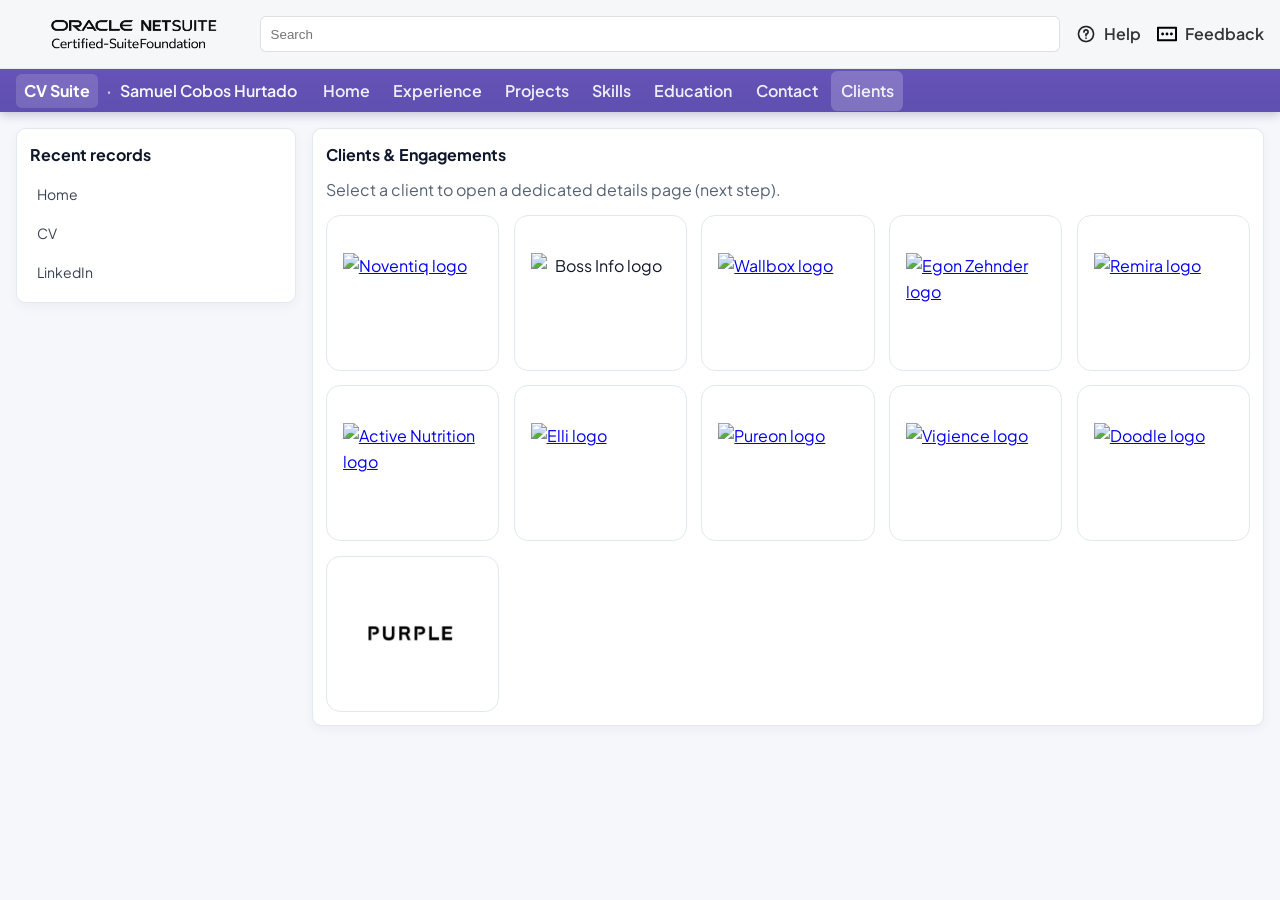
==== commit 56446c4c: "wip" ====
--- a/clients.html
+++ b/clients.html
@@ -73,10 +73,10 @@
     <!-- Sidebar kept for layout consistency (we can later customize it for clients) -->
     <aside class="ns-sidebar" aria-label="Sidebar">
       <div class="portlet">
-        <div class="portlet-title">Quick Links</div>
+        <div class="portlet-title">Recent records</div>
         <ul class="ns-list">
-          <li><a href="./index.html#home" class="badge">Back to CV</a></li>
-          <li><a href="files/cv.pdf" target="_blank" rel="noopener" class="badge">Download CV</a></li>
+          <li><a href="./index.html#home" class="badge">Home</a></li>
+          <li><a href="files/cv.pdf" target="_blank" rel="noopener" class="badge">CV</a></li>
           <li><a href="https://www.linkedin.com/in/samuel-cobos-hurtado-8182a4145/" target="_blank" rel="noopener" class="badge">LinkedIn</a></li>
         </ul>
       </div>
--- a/styles.css
+++ b/styles.css
@@ -27,12 +27,61 @@
 
 
 /* Clients page: large grid */
-.clients-grid { display: grid; grid-template-columns: repeat(auto-fit, minmax(220px, 1fr)); gap: 1rem; margin-top: 1rem; }
-.client-tile { display: grid; justify-items: center; align-content: center; gap: .5rem; min-height: 180px; padding: 1rem; background: #ffffff; border: 1px solid var(--ns-border); border-radius: .75rem; cursor: pointer; transition: transform .15s ease, box-shadow .2s ease, border-color .2s ease; }
-.client-tile img { max-height: 100px; width: auto; object-fit: contain; }
-.client-tile span { font-weight: 700; color: #0f172a; }
-.client-tile:hover { transform: translateY(-2px); box-shadow: 0 10px 24px rgba(15,23,42,.08); border-color: #cbd5e1; }
-.client-tile:focus-visible { outline: 3px solid #7c5cff; outline-offset: 3px; }
+.clients-grid{
+  display: grid;
+  grid-template-columns: repeat(auto-fit, minmax(160px, 1fr));
+  gap: .9rem;
+}
+.client-tile{
+  display: grid;
+  place-items: center;
+  align-content: center;
+  gap: .55rem;
+
+  min-height: 156px;   /* was 140px */
+  padding: 1rem;       /* was .85rem */
+
+  border: 1px solid var(--ns-border);
+  border-radius: 14px;
+
+  /* keep tile clean; do NOT add a logo background box */
+  background: transparent;
+}
+
+/* If some tiles are <button>, remove default button styling */
+button.client-tile{
+  appearance: none;
+  -webkit-appearance: none;
+  border: 1px solid var(--ns-border);
+  cursor: pointer;
+  font: inherit;
+  color: inherit;
+}
+
+/* The key part: every logo gets the same bounding box and centers evenly */
+.client-tile img{
+  height: 80px;        /* was 72px */
+  width: min(190px, 100%); /* was 170px */
+  object-fit: contain;       /* keep aspect ratio */
+  object-position: center;
+  display: block;
+
+  /* remove any "boxed" feel */
+  background: transparent;
+  border: 0;
+  padding: 0;
+  box-shadow: none;
+}
+
+/* Optional: keep captions hidden on the CV home page, but show on clients.html if you want */
+.client-tile span{ display: none !important; }
+#clients-page .client-tile span{
+  display: block;
+  font-size: .9rem;
+  font-weight: 700;
+  color: #334155;
+  text-align: center;
+}
 
 /* Modal */
 .modal[aria-hidden="true"] { display: none; }
@@ -782,22 +831,19 @@
 
 /* Clients (embedded): make logo tiles visually consistent */
 .client-tile{
-  min-height: 140px;
-  padding: .85rem;
+  min-height: 156px;   /* was 140px */
+  padding: 1rem;       /* was .85rem */
 }
 
 /* Fix a consistent logo box so different aspect ratios look aligned */
 .client-tile img{
-  width: 100%;
-  height: 72px;
-  max-width: 160px;
-  object-fit: contain;
-  object-position: center;
+  height: 80px;        /* was 72px */
+  width: min(190px, 100%); /* was 170px */
 }
 
 /* Hide the caption (client name) under the image */
 .client-tile span{
-  display: none;
+  display: none !important;
 }
 
 /* === Clients modal: prettified case study rendering === */
